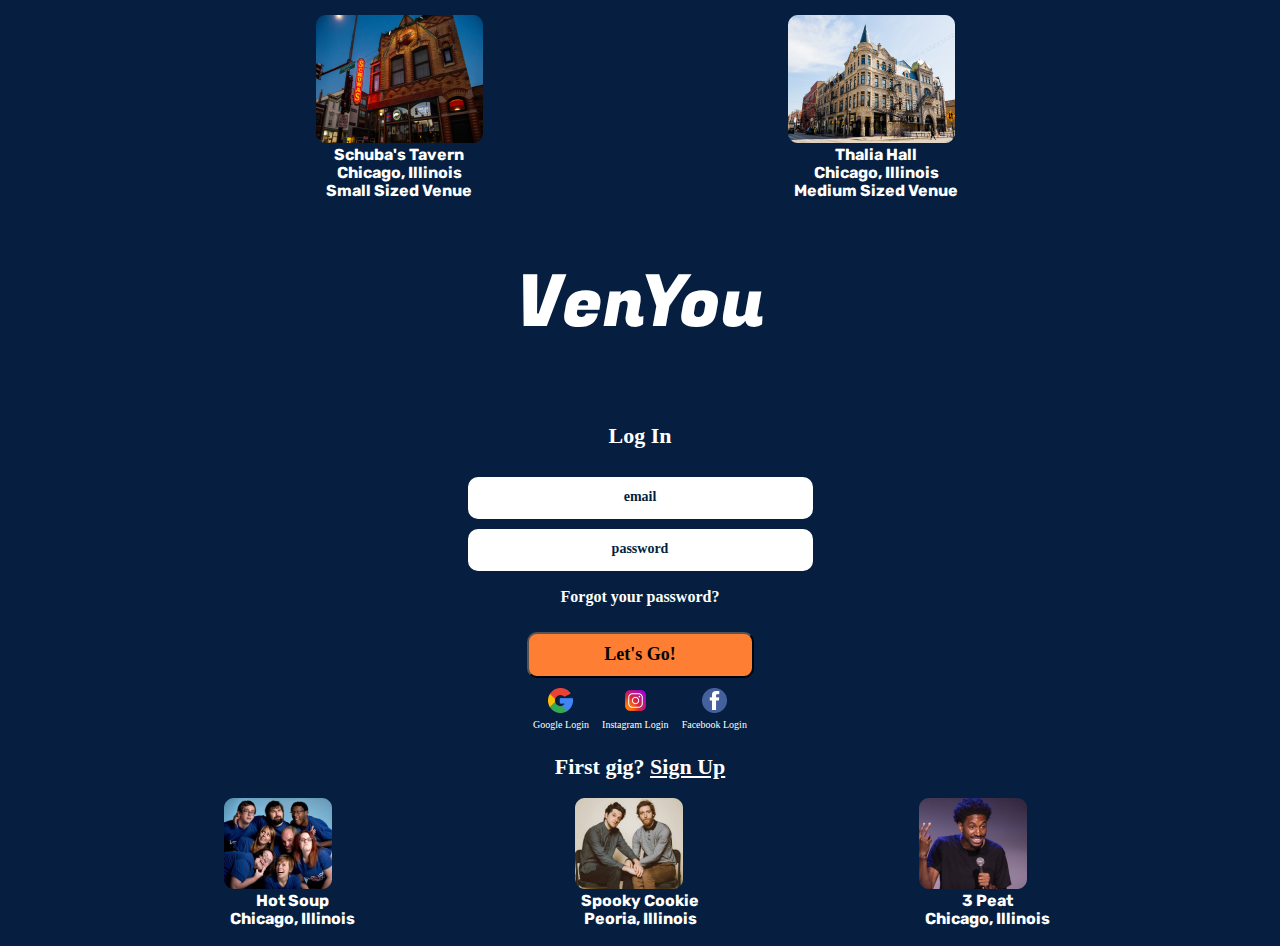
==== index.html @ cc63255c "cruisin" ====
<html>

<head>
    <link href="css/index.css" rel="stylesheet" type"text/css">
    <title>VenYou Login Page</title>
    <script src="https://ajax.googleapis.com/ajax/libs/jquery/3.5.1/jquery.min.js"></script>
    <link rel="preconnect" href="https://fonts.gstatic.com">
    <link href="https://fonts.googleapis.com/css2?family=Fugaz+One&display=swap" rel="stylesheet">
    <link rel="preconnect" href="https://fonts.gstatic.com">
    <link href="https://fonts.googleapis.com/css2?family=Rubik&display=swap" rel="stylesheet">
    <meta name="viewport" content="width=device-width, initial-scale=1.0">
</head>

<body>
    <div class="headerSection">
        <div class="headerPicture">
            <img src="./images/Schubas.png">
            <div class="pictureDescription">
                <p>Schuba's Tavern</p>
                <p>Chicago, Illinois</p>
                <p>Small Sized Venue</p>
            </div>
        </div>
        <div class="headerPicture">
            <img src="./images/ThaliaHall.png">
            <div class="pictureDescription">
                <p>Thalia Hall</p>
                <p>Chicago, Illinois</p>
                <p>Medium Sized Venue</p>
            </div>
        </div>
    </div>
    </div>
    <div class="signInSection">
        <h1>VenYou</h1>
        <h2>Log In</h2>
        <div class="inputSection"><b>email</b></div>
        <div class="inputSection"><b>password</b></div>
        <h3>Forgot your password?</h3>
        <button>Let's Go!</button>
        <div class="socialMediaIcons">
            <div>
                <img src="./images/GoogleIcon.png">
                <p class="socialMediaText">Google Login</p>
            </div>
            <div>
                <img src="./images/InstagramIcon.png">
                <p class="socialMediaText">Instagram Login</p>
            </div>
            <div>
                <img src="./images/FacebookIcon.png">
                <p class="socialMediaText">Facebook Login</p>
            </div>
        </div>
        <h2>First gig? <u>Sign Up</u></h2>
    </div>
    <div class="footerSection">
        <div class="headerPicture">
            <img src="./images/HotSoupMobile.png">
            <div class="pictureDescription">
                <p>Hot Soup</p>
                <p>Chicago, Illinois</p>
            </div>
        </div>
        <div class="headerPicture">
            <img src="./images/SpookyCookieMobile.png">
            <div class="pictureDescription">
                <p>Spooky Cookie</p>
                <p>Peoria, Illinois</p>
            </div>
        </div>
        <div class="headerPicture">
            <img src="./images/3PeatMobile.png">
            <div class="pictureDescription">
                <p>3 Peat</p>
                <p>Chicago, Illinois</p>
            </div>
        </div>
    </div>
</body>
<script src="js/index.js"></script>

</html>
---- css/index.css ----
body {
  display: grid;
  grid-template-columns: 1fr;
  grid-template-rows: auto auto auto;
  grid-template-areas:
    "headerSection"
    "signInSection"
    "footerSection";
  background-color: #061f40;
  color: white;
  margin: 15px 10px;
}

.venueCard {
  grid-template-columns: 1fr;
  grid-template-rows: auto auto;
  grid-template-areas:
    "venuePicture"
    "venueDescription";

  width: 293px;
  border-radius: 10px;
  box-shadow: 2px 4px 13px 0px hsla(22, 99%, 60%, 1);
  border: 1px solid hsla(22, 99%, 60%, 1);
  margin: 10px;
}

.venuePicture {
  grid-area: venuePicture;
}

.venuePicture > img {
  border-radius: 10px 10px 0px 0px;
}

.venueDescription {
  grid-area: venueDescription;
  justify-content: start;
}

.venueName {
  display: flex;
}

.venueName > p {
  font-size: 10px;
  margin-top: 14px;
}

.stars {
  margin-left: 10px;
  margin-top: 13px;
}

h4 {
  margin-top: 5;
  margin-bottom: 0;
  font-family: Francois One;
  font-size: 24px;
  font-style: normal;
  font-weight: 400;
  line-height: 34px;
  letter-spacing: 0em;
  text-align: left;
  padding-left: 8px;
}

h5 {
  margin: 0;
  font-family: Rubik;
  font-size: 16px;
  font-style: italic;
  font-weight: 400;
  line-height: 19px;
  letter-spacing: 0em;
  text-align: left;
  padding-left: 8px;
}

.attributes > p {
  background-color: #f23d4c;
  border-radius: 10px;
  padding: 6px;
}

h1 {
  font-family: Fugaz One;
  font-size: 72px;
  font-style: normal;
  font-weight: 400;
  letter-spacing: 0em;
}

h2 {
  font-family: Roboto;
  font-size: 22px;
  font-style: normal;
  font-weight: 700;
  line-height: 26px;
  letter-spacing: 0em;
  text-align: center;
}

h3 {
  font-family: Roboto;
  font-size: 16px;
  font-style: normal;
  font-weight: 700;
  line-height: 19px;
  letter-spacing: 0em;
  text-align: center;
}
.inputSection {
  background-color: white;
  font-family: Roboto;
  font-size: 14px;
  color: #061f40;
  height: 30px;
  width: 345px;
  border-radius: 10px;
  text-align: center;
  padding-top: 12px;
  margin-top: 10px;
}

.headerSection {
  grid-area: headerSection;
  display: flex;
  justify-content: space-evenly;
  /* outline-style: solid;
  outline-color: white; */
  align-items: center;
}

.pictureDescription {
  text-align: center;
  font-family: Rubik;
  font-size: 16px;
  font-style: normal;
  font-weight: 700;
  line-height: 12px;
  letter-spacing: 0em;
}

.signInSection {
  grid-area: signInSection;
  display: flex;
  flex-direction: column;
  align-items: center;
  justify-content: space between;
}

.footerSection {
  grid-area: footerSection;
  /*outline-style: solid;
  outline-color: white; */
  display: flex;
  justify-content: space-evenly;
  align-items: center;
}

.socialMediaIcons {
  display: flex;
  justify-content: space-around;
  width: 227px;
  margin-top: 10px;
  text-align: center;
}

p {
  margin: 6;
}

.socialMediaText {
  font-size: 10px;
}

.attributes {
  display: flex;
  font-size: 10px;
  padding-bottom: 5px;
  font-weight: 800;
}

button {
  height: 46px;
  width: 227px;
  background-color: #fe7e34;
  border-radius: 10px;
  font-family: Roboto;
  font-size: 18px;
  font-style: normal;
  font-weight: 700;
  letter-spacing: 0em;
  text-align: center;
  margin-top: 10px;
  pointer-events: none;
}
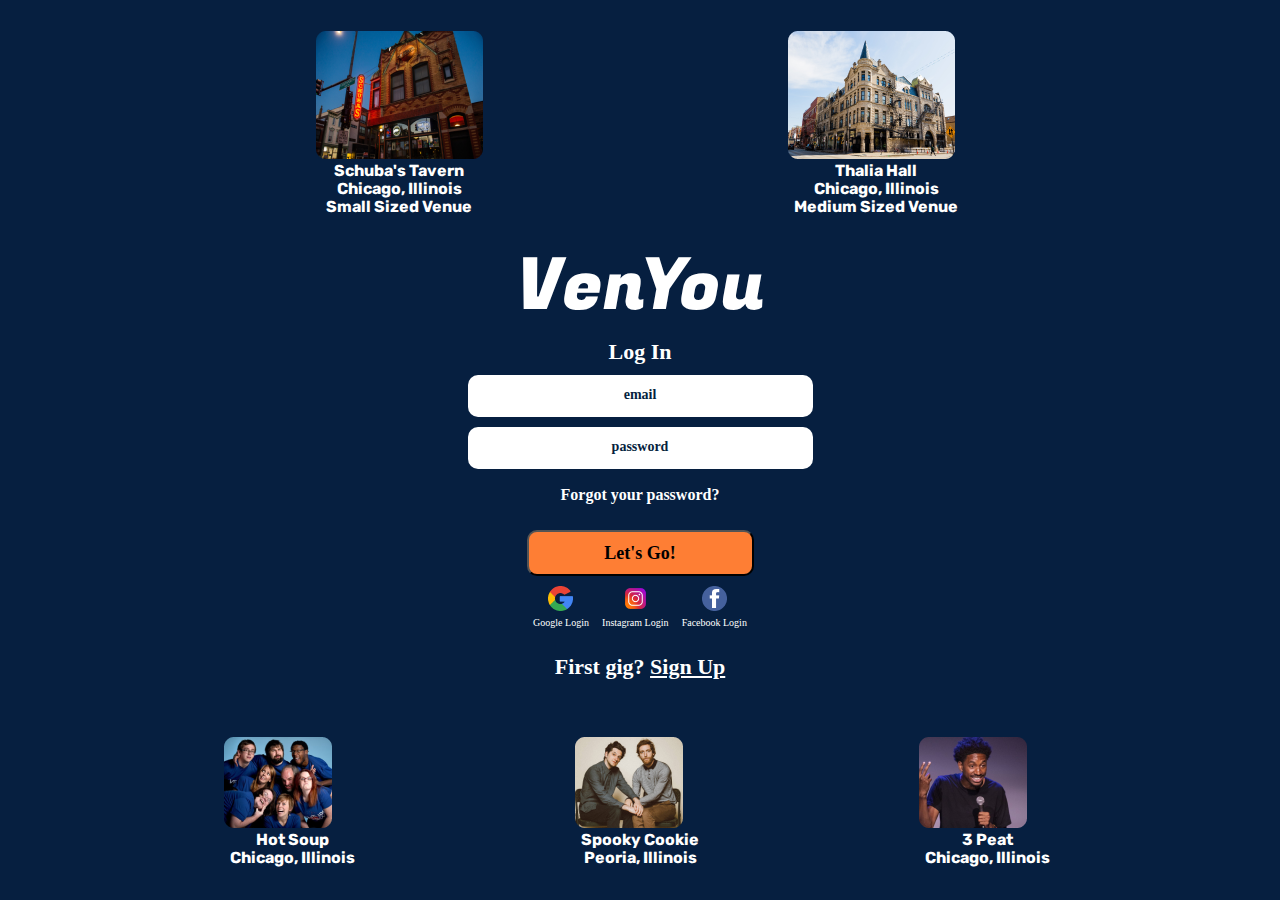
==== commit 52502cfe: "Update index.html" ====
--- a/index.html
+++ b/index.html
@@ -37,7 +37,7 @@
         <div class="inputSection"><b>email</b></div>
         <div class="inputSection"><b>password</b></div>
         <h3>Forgot your password?</h3>
-        <button>Let's Go!</button>
+        <button href="page1.html"><a href="searchVenuePage.html"></a>Let's Go!</button>
         <div class="socialMediaIcons">
             <div>
                 <img src="./images/GoogleIcon.png">
--- a/css/index.css
+++ b/css/index.css
@@ -11,6 +11,37 @@
   margin: 15px 10px;
 }
 
+.cardPageBody {
+  display: flex;
+  flex-direction: column;
+  align-items: center;
+  justify-content: center;
+}
+
+.headerSectionIndex2 {
+  display: flex;
+}
+
+#searchPageH2 {
+  align-self: flex-start;
+  margin-left: 10px;
+  padding: 10px 0px;
+}
+
+.searchBar {
+  height: 51px;
+  width: 293px;
+  border-radius: 10px;
+  border: 2px solid hsla(22, 99%, 60%, 1);
+  margin-right: 6px;
+}
+
+#searchBarIcon {
+  float: right;
+  padding-top: 18px;
+  padding-right: 10px;
+}
+
 .venueCard {
   grid-template-columns: 1fr;
   grid-template-rows: auto auto;
@@ -50,6 +81,42 @@
 .stars {
   margin-left: 10px;
   margin-top: 13px;
+}
+
+.attributes > p {
+  background-color: #f23d4c;
+  border-radius: 10px;
+  padding: 6px;
+}
+
+h1 {
+  font-family: Fugaz One;
+  font-size: 72px;
+  font-style: normal;
+  font-weight: 400;
+  letter-spacing: 0em;
+  margin: 0;
+}
+
+h2 {
+  font-family: Roboto;
+  font-size: 22px;
+  font-style: normal;
+  font-weight: 700;
+  line-height: 26px;
+  letter-spacing: 0em;
+  text-align: center;
+  margin: 0;
+}
+
+h3 {
+  font-family: Roboto;
+  font-size: 16px;
+  font-style: normal;
+  font-weight: 700;
+  line-height: 19px;
+  letter-spacing: 0em;
+  text-align: center;
 }
 
 h4 {
@@ -77,39 +144,6 @@
   padding-left: 8px;
 }
 
-.attributes > p {
-  background-color: #f23d4c;
-  border-radius: 10px;
-  padding: 6px;
-}
-
-h1 {
-  font-family: Fugaz One;
-  font-size: 72px;
-  font-style: normal;
-  font-weight: 400;
-  letter-spacing: 0em;
-}
-
-h2 {
-  font-family: Roboto;
-  font-size: 22px;
-  font-style: normal;
-  font-weight: 700;
-  line-height: 26px;
-  letter-spacing: 0em;
-  text-align: center;
-}
-
-h3 {
-  font-family: Roboto;
-  font-size: 16px;
-  font-style: normal;
-  font-weight: 700;
-  line-height: 19px;
-  letter-spacing: 0em;
-  text-align: center;
-}
 .inputSection {
   background-color: white;
   font-family: Roboto;
@@ -152,11 +186,10 @@
 
 .footerSection {
   grid-area: footerSection;
-  /*outline-style: solid;
-  outline-color: white; */
   display: flex;
   justify-content: space-evenly;
   align-items: center;
+  margin-top: 10px;
 }
 
 .socialMediaIcons {
@@ -165,6 +198,7 @@
   width: 227px;
   margin-top: 10px;
   text-align: center;
+  margin-bottom: 20px;
 }
 
 p {
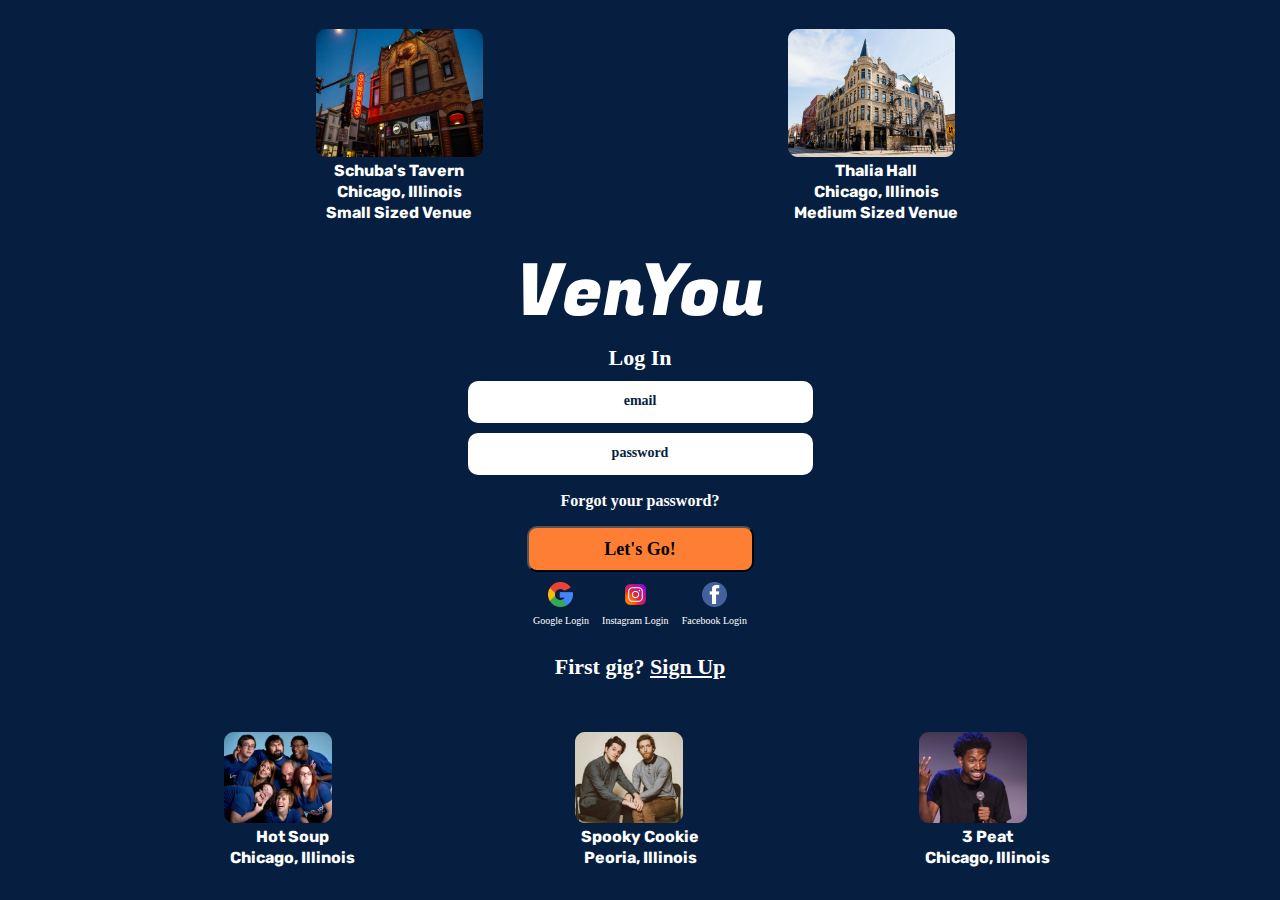
==== commit e17cea05: "third page. boom bitch" ====
--- a/index.html
+++ b/index.html
@@ -11,7 +11,7 @@
     <meta name="viewport" content="width=device-width, initial-scale=1.0">
 </head>
 
-<body>
+<body id="indexBody">
     <div class="headerSection">
         <div class="headerPicture">
             <img src="./images/Schubas.png">
@@ -37,7 +37,7 @@
         <div class="inputSection"><b>email</b></div>
         <div class="inputSection"><b>password</b></div>
         <h3>Forgot your password?</h3>
-        <button href="page1.html"><a href="searchVenuePage.html"></a>Let's Go!</button>
+        <button>Let's Go!</button>
         <div class="socialMediaIcons">
             <div>
                 <img src="./images/GoogleIcon.png">
--- a/css/index.css
+++ b/css/index.css
@@ -1,4 +1,10 @@
 body {
+  background-color: #061f40;
+  color: white;
+  margin: 15px 10px;
+}
+
+#indexBody {
   display: grid;
   grid-template-columns: 1fr;
   grid-template-rows: auto auto auto;
@@ -6,9 +12,120 @@
     "headerSection"
     "signInSection"
     "footerSection";
-  background-color: #061f40;
+}
+
+#filtersPageBody {
+  display: flex;
+  flex-direction: column;
+}
+
+#filterHeader {
+  align-self: center;
+}
+
+.venueSizeButtons {
+  display: flex;
+  justify-content: center;
+  align-items: center;
+}
+
+.amenitiesProvidedButtons {
+  display: flex;
+  justify-content: center;
+  align-items: center;
+  flex-wrap: wrap;
+}
+
+.proximityHeader {
+  display: flex;
+  justify-content: space-between;
+}
+
+.proximityDistance {
+  font-size: 18px;
+}
+
+.amenitiesProvidedButton {
+  border: 1px solid #fe7d34;
+  border-radius: 15px;
+  padding: 9px;
+  text-align: center;
+  margin: 6px;
+  color: #fe7d34;
+  font-family: Roboto;
+  font-style: normal;
+  font-weight: bold;
+  font-size: 12px;
+  line-height: 14px;
+}
+
+.venueSizeButton {
+  text-align: center;
+  border: 1px solid #fe7d34;
+  border-radius: 10px;
+  padding: 7px 24px;
+  margin: 5px;
+  color: #fe7d34;
+  font-family: Roboto;
+  font-size: 14px;
+  font-style: normal;
+  font-weight: 700;
+  line-height: 16px;
+}
+
+.ratingStars {
+  display: flex;
+  justify-content: center;
+}
+
+.italic {
+  font-size: 10px;
+  font-style: italic;
+  font-weight: 400;
+  line-height: 12px;
+  letter-spacing: 0em;
+  text-align: center;
+}
+
+.proximityLine {
+  border-width: 2px;
   color: white;
-  margin: 15px 10px;
+  margin-top: 20px;
+  margin-bottom: 20px;
+}
+
+.performanceTypeButtons {
+  display: flex;
+  flex-wrap: wrap;
+  justify-content: center;
+}
+
+.performanceTypeButton {
+  text-align: center;
+  border: 1px solid #fe7d34;
+  border-radius: 10px;
+  padding: 7px 24px;
+  margin: 5px;
+  color: #fe7d34;
+  font-family: Roboto;
+  font-size: 14px;
+  font-style: normal;
+  font-weight: 700;
+  line-height: 16px;
+}
+
+#filterButton {
+  align-self: center;
+  margin-top: 30px;
+}
+
+.dot {
+  height: 25px;
+  width: 25px;
+  background-color: #fe7d34;
+  border-radius: 50%;
+  display: inline-block;
+  position: absolute;
 }
 
 .cardPageBody {
@@ -20,6 +137,19 @@
 
 .headerSectionIndex2 {
   display: flex;
+}
+
+.headerSectionFilterPage {
+  display: flex;
+}
+
+#filterBar {
+  color: #fe7e34;
+  font-size: 18px;
+  font-family: Roboto;
+  font-style: normal;
+  font-weight: 700;
+  text-align: center;
 }
 
 #searchPageH2 {
@@ -34,6 +164,10 @@
   border-radius: 10px;
   border: 2px solid hsla(22, 99%, 60%, 1);
   margin-right: 6px;
+}
+
+.filterText {
+  margin-top: 10px;
 }
 
 #searchBarIcon {
@@ -203,6 +337,7 @@
 
 p {
   margin: 6;
+  line-height: 15px;
 }
 
 .socialMediaText {
@@ -227,6 +362,10 @@
   font-weight: 700;
   letter-spacing: 0em;
   text-align: center;
-  margin-top: 10px;
   pointer-events: none;
 }
+
+#filterTitle {
+  text-align: left;
+  margin: 10px 0px;
+}
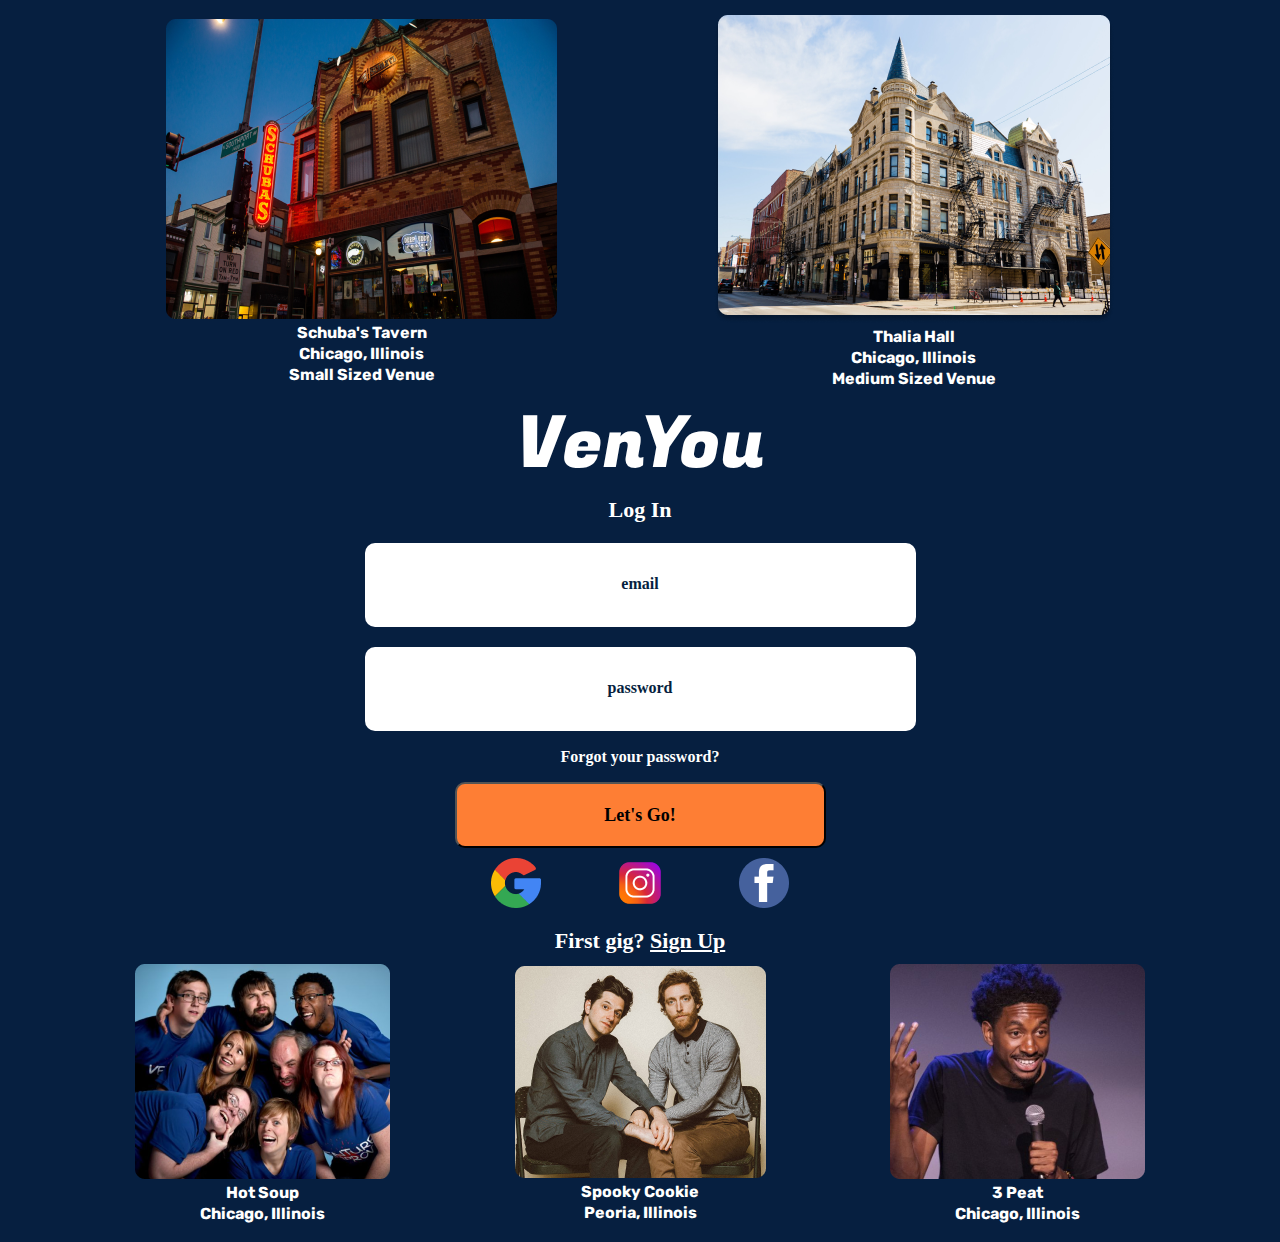
==== commit e4d26cd8: "mobileResponsive" ====
--- a/index.html
+++ b/index.html
@@ -14,7 +14,8 @@
 <body id="indexBody">
     <div class="headerSection">
         <div class="headerPicture">
-            <img src="./images/Schubas.png">
+            <img class="mobilePic" src="./images/Schubas.png">
+            <img class="tabletPic" src="./images/SchubasTablet.png">
             <div class="pictureDescription">
                 <p>Schuba's Tavern</p>
                 <p>Chicago, Illinois</p>
@@ -22,7 +23,8 @@
             </div>
         </div>
         <div class="headerPicture">
-            <img src="./images/ThaliaHall.png">
+            <img class="mobilePic" src="./images/ThaliaHall.png">
+            <img class="tabletPic" src="./images/ThaliaHallTablet.png">
             <div class="pictureDescription">
                 <p>Thalia Hall</p>
                 <p>Chicago, Illinois</p>
@@ -40,37 +42,40 @@
         <button>Let's Go!</button>
         <div class="socialMediaIcons">
             <div>
-                <img src="./images/GoogleIcon.png">
-                <p class="socialMediaText">Google Login</p>
+                <img class="mobilePic" src="./images/GoogleIcon.png">
+                <img class="tabletPic" src="./images/GoogleIconTablet.png">
             </div>
             <div>
-                <img src="./images/InstagramIcon.png">
-                <p class="socialMediaText">Instagram Login</p>
+                <img class="mobilePic" src="./images/InstagramIcon.png">
+                <img class="tabletPic" src="./images/InstagramIconTablet.png">
             </div>
             <div>
-                <img src="./images/FacebookIcon.png">
-                <p class="socialMediaText">Facebook Login</p>
+                <img class="mobilePic" src="./images/FacebookIcon.png">
+                <img class="tabletPic" src="./images/FacebookIconTablet.png">
             </div>
         </div>
         <h2>First gig? <u>Sign Up</u></h2>
     </div>
     <div class="footerSection">
         <div class="headerPicture">
-            <img src="./images/HotSoupMobile.png">
+            <img class="mobilePic" src="./images/HotSoupMobile.png">
+            <img class="tabletPic" src="./images/HotSoupTablet.png">
             <div class="pictureDescription">
                 <p>Hot Soup</p>
                 <p>Chicago, Illinois</p>
             </div>
         </div>
         <div class="headerPicture">
-            <img src="./images/SpookyCookieMobile.png">
+            <img class="mobilePic" src="./images/SpookyCookieMobile.png">
+            <img class="tabletPic" src="./images/SpookyCookieTablet.png">
             <div class="pictureDescription">
                 <p>Spooky Cookie</p>
                 <p>Peoria, Illinois</p>
             </div>
         </div>
         <div class="headerPicture">
-            <img src="./images/3PeatMobile.png">
+            <img class="mobilePic" src="./images/3PeatMobile.png">
+            <img class="tabletPic" src="./images/3PeatTablet.png">
             <div class="pictureDescription">
                 <p>3 Peat</p>
                 <p>Chicago, Illinois</p>
--- a/css/index.css
+++ b/css/index.css
@@ -21,6 +21,7 @@
 
 #filterHeader {
   align-self: center;
+  margin-top: 43px;
 }
 
 .venueSizeButtons {
@@ -369,3 +370,48 @@
   text-align: left;
   margin: 10px 0px;
 }
+
+.tabletPic {
+  display: none;
+}
+
+@media screen and (min-width: 834px) {
+  .tabletPic {
+    display: block;
+  }
+
+  .mobilePic {
+    display: none;
+  }
+
+  .inputSection {
+    font-size: 16px;
+    height: 52px;
+    width: 551px;
+    padding-top: 32px;
+    margin-top: 20px;
+  }
+
+  button {
+    height: 66px;
+    width: 371px;
+    background-color: #fe7e34;
+    border-radius: 10px;
+    font-family: Roboto;
+    font-size: 18px;
+    font-style: normal;
+    font-weight: 700;
+    letter-spacing: 0em;
+    text-align: center;
+    pointer-events: none;
+  }
+
+  .socialMediaIcons {
+    display: flex;
+    justify-content: space-around;
+    width: 371px;
+    margin-top: 10px;
+    text-align: center;
+    margin-bottom: 20px;
+  }
+}
